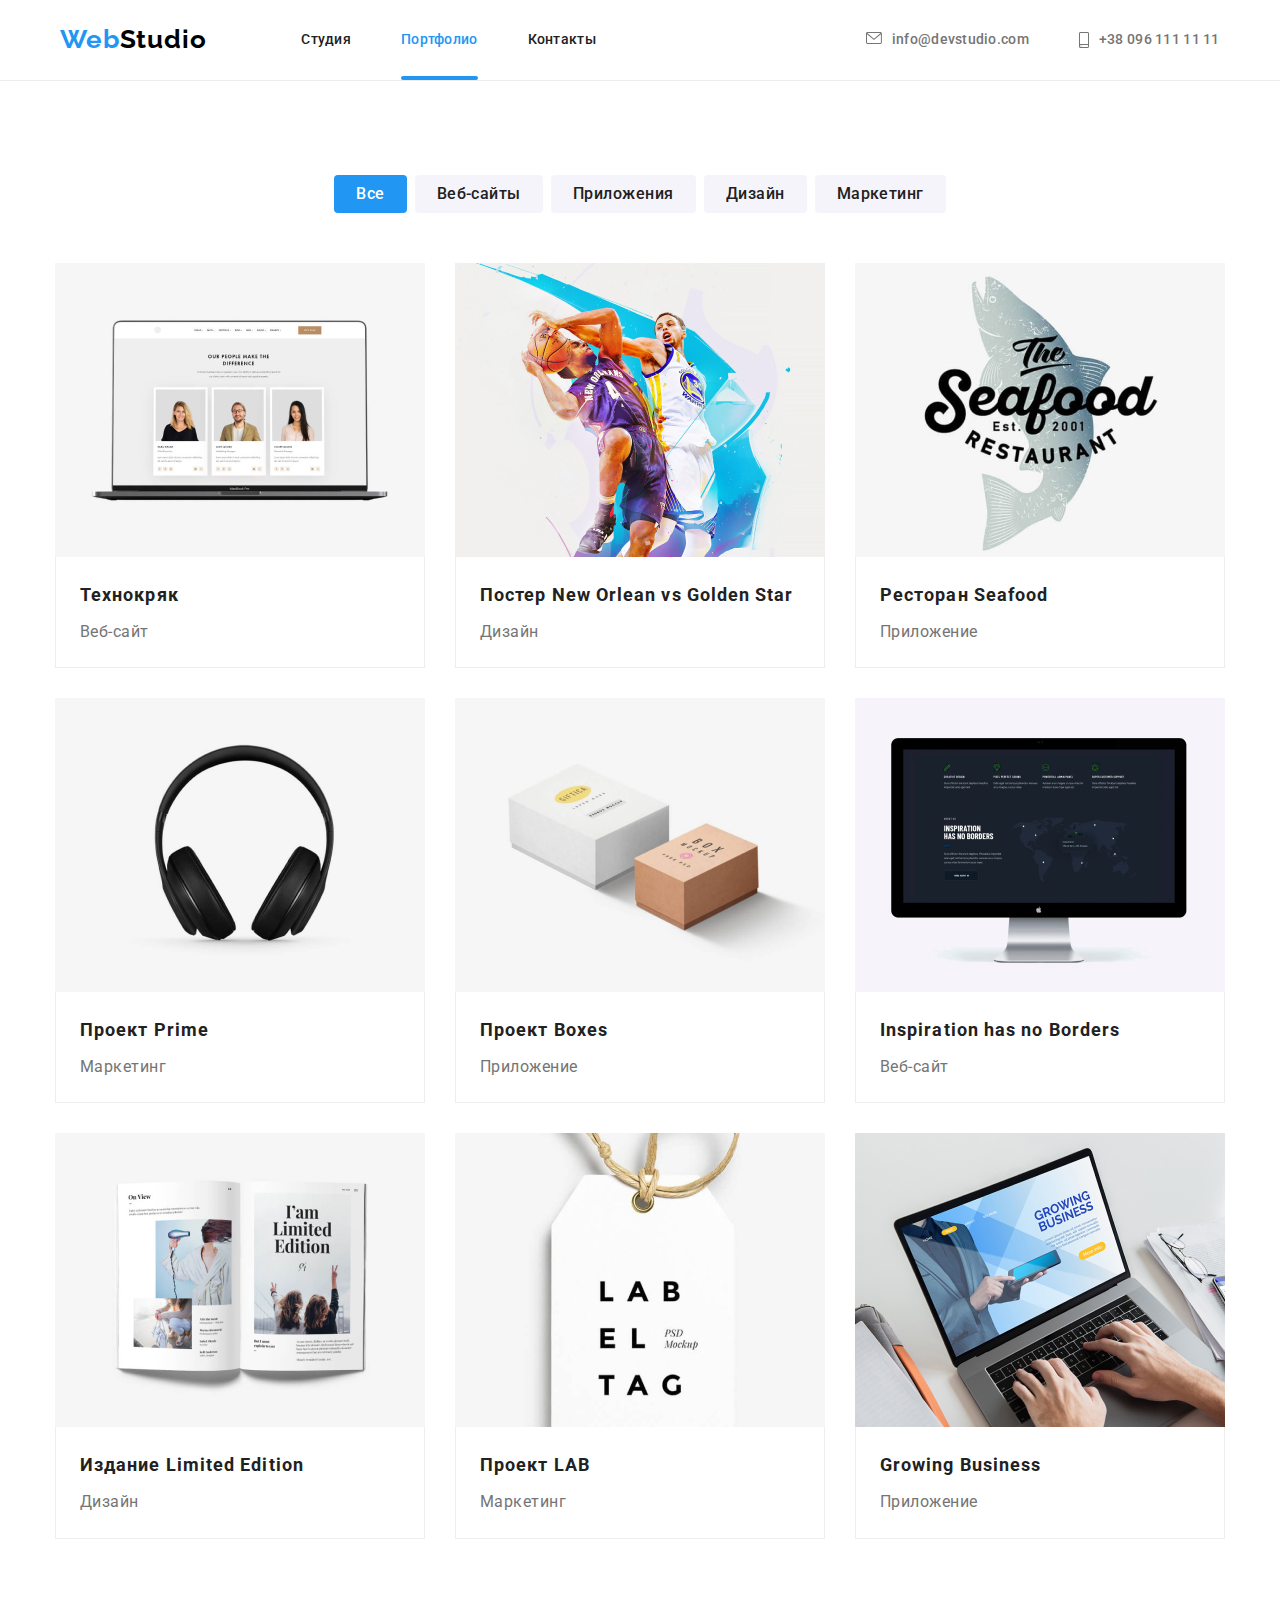
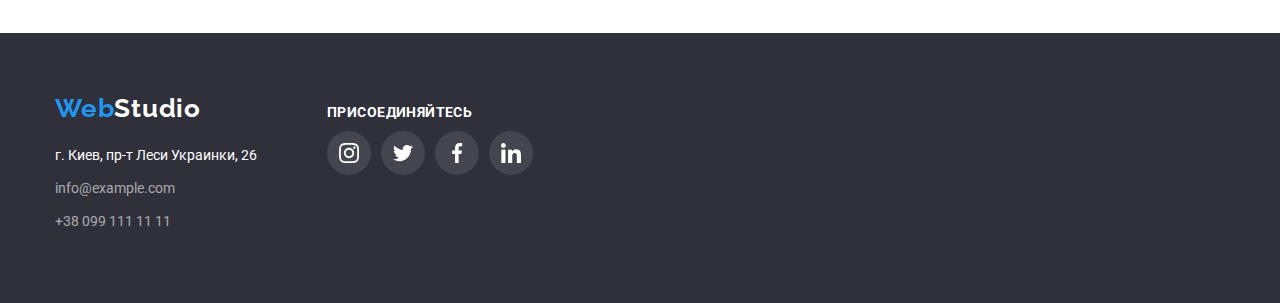
==== portfolio.html @ 852fb02d "Initial commit" ====
<!DOCTYPE html>
<html lang="ru">

<head>
  <meta charset="UTF-8" />
  <meta http-equiv="X-UA-Compatible" content="IE=edge" />
  <meta name="viewport" content="width=device-width, initial-scale=1.0" />
  <link rel="preconnect" href="https://fonts.googleapis.com">
  <link rel="preconnect" href="https://fonts.gstatic.com" crossorigin>
  <link href="https://fonts.googleapis.com/css2?family=Raleway:wght@700&family=Roboto:wght@400;500;700;900&display=swap"
    rel="stylesheet">
  <link rel="stylesheet" href="https://cdnjs.cloudflare.com/ajax/libs/modern-normalize/1.1.0/modern-normalize.css"
    integrity="sha512-Y0MM+V6ymRKN2zStTqzQ227DWhhp4Mzdo6gnlRnuaNCbc+YN/ZH0sBCLTM4M0oSy9c9VKiCvd4Jk44aCLrNS5Q=="
    crossorigin="anonymous" referrerpolicy="no-referrer" />
  <link rel="stylesheet" href="./css/styles.css" />
  <title>Портфолио WebStudio</title>
</head>

<body>
  <header class="header-section">
    <div class="container flex-container">
      <nav class="navigation">
        <a class="logo link" href="./index.html">Web<span class="logo-header">Studio</span></a>
        <ul class="nav-list list">
          <li><a class="nav-link link" href="./index.html">Студия</a></li>
          <li><a class="nav-link link current" href="./portfolio.html">Портфолио</a></li>
          <li><a class="nav-link link" href="http://google.com">Контакты</a></li>
        </ul>
      </nav>
      <ul class="contacts-list list">
        <li class="contacts-item">
          <a class="contacts-link link" href="mailto:info@devstudio.com">
            <svg>
              <use href="./image/icons/symbol-defs.svg#envelope" width="16" height="12"></use>
            </svg>
            info@devstudio.com</a>
        </li>
        <li class="contacts-item">
          <a class="contacts-link link" href="tel:+380961111111">
            <svg class="smartphone">
              <use href="./image/icons/symbol-defs.svg#smartphone" width="10" height="16"></use>
            </svg>
            +38 096 111 11 11</a>
        </li>
      </ul>
    </div>
  </header>
  <main class="portfolio">
    <section class="projects section">
      <h1 class="invisible-title">Нашы работы</h1>
      <div class="container">
        <ul class="filter-list list flex-container">
          <li class="filter-item">
            <button class="filter-button current-button" type="button">Все</button>
          </li>
          <li class="filter-item">
            <button class="filter-button" type="button">Веб-сайты</button>
          </li>
          <li class="filter-item">
            <button class="filter-button" type="button">Приложения</button>
          </li>
          <li class="filter-item">
            <button class="filter-button" type="button">Дизайн</button>
          </li>
          <li class="filter-item">
            <button class="filter-button" type="button">Маркетинг</button>
          </li>
        </ul>
        <ul class="project-list list flex-container">
          <li class="project-item">
            <a class="project-link link" href="http://google.com">
              <div class="image-container">
                <img class="projects-image" src="./image/portfolio/techno.jpg" alt="Веб-страница открыта на ноутбуке"
                  width="370" />
                <div class="overlay">
                  <p class="overlay-text">
                    Ресурс предлагает комплексные предложения с разным уровнем функционала и сервисов. Все это позволит
                    посетителю получить исчерпывающие сведения о компании или частном лице.
                  </p>
                </div>
              </div>
              <div class="project-description">
                <h2 class="project-title">Технокряк</h2>
                <p class="project-text">Веб-сайт</p>
              </div>
            </a>
          </li>
          <li class="project-item">
            <a class="link" href="http://google.com">
              <div class="image-container">
                <img class="projects-image" src="./image/portfolio/poster.jpg" alt="Баскетболисты борются за мячь"
                  width="370" />
                <div class="overlay">
                  <p class="overlay-text">
                    Ресурс предлагает комплексные предложения с разным уровнем функционала и сервисов. Все это позволит
                    посетителю получить исчерпывающие сведения о компании или частном лице.
                  </p>
                </div>
              </div>

              <div class="project-description">
                <h2 class="project-title">Постер <span lang="en">New Orlean vs Golden Star</span></h2>
                <p class="project-text">Дизайн</p>
              </div>
            </a>
          </li>
          <li class="project-item">
            <a class="link" href="http://google.com">
              <div class="image-container">
                <img class="projects-image" src="./image/portfolio/saefood.jpg" alt="Логотип с рыбой на фоне"
                  width="370" />
                <div class="overlay">
                  <p class="overlay-text">
                    Ресурс предлагает комплексные предложения с разным уровнем функционала и сервисов. Все это позволит
                    посетителю получить исчерпывающие сведения о компании или частном лице.
                  </p>
                </div>
              </div>
              <div class="project-description">
                <h2 class="project-title">Ресторан <span lang="en">Seafood</span></h2>
                <p class="project-text">Приложение</p>
              </div>
            </a>
          </li>
          <li class="project-item">
            <a class="link" href="http://google.com">
              <div class="image-container">
                <img class="projects-image" src="./image/portfolio/prime.jpg" alt="Внешние наушники" width="370" />
                <div class="overlay">
                  <p class="overlay-text">
                    Ресурс предлагает комплексные предложения с разным уровнем функционала и сервисов. Все это позволит
                    посетителю получить исчерпывающие сведения о компании или частном лице.
                  </p>
                </div>
              </div>
              <div class="project-description">
                <h2 class="project-title">Проект <span lang="en">Prime</span></h2>
                <p class="project-text">Маркетинг</p>
              </div>
            </a>
          </li>
          <li class="project-item">
            <a class="link" href="http://google.com">
              <div class="image-container">
                <img class="projects-image" src="./image/portfolio/boxes.jpg" alt="Две коробки" width="370" />
                <div class="overlay">
                  <p class="overlay-text">
                    Ресурс предлагает комплексные предложения с разным уровнем функционала и сервисов. Все это позволит
                    посетителю получить исчерпывающие сведения о компании или частном лице.
                  </p>
                </div>
              </div>
              <div class="project-description">
                <h2 class="project-title">Проект <span lang="en">Boxes</span></h2>
                <p class="project-text">Приложение</p>
              </div>
            </a>
          </li>
          <li class="project-item">
            <a class="link" href="http://google.com">
              <div class="image-container">
                <img class="projects-image" src="./image/portfolio/no_Borders.jpg" alt="Веб-страница на мониторе"
                  width="370" />
                <div class="overlay">
                  <p class="overlay-text">
                    Ресурс предлагает комплексные предложения с разным уровнем функционала и сервисов. Все это позволит
                    посетителю получить исчерпывающие сведения о компании или частном лице.
                  </p>
                </div>
              </div>
              <div class="project-description">
                <h2 class="project-title"><span lang="en">Inspiration has no Borders</span></h2>
                <p class="project-text">Веб-сайт</p>
              </div>
            </a>
          </li>
          <li class="project-item">
            <a class="link" href="http://google.com">
              <div class="image-container">
                <img class="projects-image" src="./image/portfolio/Limited_Edition.jpg" alt="Открытая книга"
                  width="370" />
                <div class="overlay">
                  <p class="overlay-text">
                    Ресурс предлагает комплексные предложения с разным уровнем функционала и сервисов. Все это позволит
                    посетителю получить исчерпывающие сведения о компании или частном лице.
                  </p>
                </div>
              </div>
              <div class="project-description">
                <h2 class="project-title">Издание <span lang="en">Limited Edition</span></h2>
                <p class="project-text">Дизайн</p>
              </div>
            </a>
          </li>
          <li class="project-item">
            <a class="link" href="http://google.com">
              <div class="image-container">
                <img class="projects-image" src="./image/portfolio/LAB.jpg" alt="Бирка" width="370" />
                <div class="overlay">
                  <p class="overlay-text">
                    Ресурс предлагает комплексные предложения с разным уровнем функционала и сервисов. Все это позволит
                    посетителю получить исчерпывающие сведения о компании или частном лице.
                  </p>
                </div>
              </div>
              <div class="project-description">
                <h2 class="project-title">Проект <span lang="en">LAB</span></h2>
                <p class="project-text">Маркетинг</p>
              </div>
            </a>
          </li>
          <li class="project-item">
            <a class="link" href="http://google.com">
              <div class="image-container">
                <img class="projects-image" src="./image/portfolio/GB.jpg" alt="Мужчина работает на ноутбуке"
                  width="370" />
                <div class="overlay">
                  <p class="overlay-text">
                    Ресурс предлагает комплексные предложения с разным уровнем функционала и сервисов. Все это позволит
                    посетителю получить исчерпывающие сведения о компании или частном лице.
                  </p>
                </div>
              </div>
              <div class="project-description">
                <h2 class="project-title"><span lang="en">Growing Business</span></h2>
                <p class="project-text">Приложение</p>
              </div>
            </a>
          </li>
        </ul>
      </div>
    </section>
  </main>
  <footer class="footer">
    <div class="container footer-container flex-container">
      <div class="logo-adress">
        <a class="logo link" href="./index.html">Web<span class="logo-footer">Studio</span></a>
        <address class="adress">
          <ul class="adress-list list">
            <li class="adress-item link">г. Киев, пр-т Леси Украинки, 26</li>
            <li class="adress-item"><a class="adress-link link" href="mailto:info@example.com">info@example.com</a></li>
            <li class="adress-item"><a class="adress-link link" href="tel:+380991111111">+38 099 111 11 11</a></li>
          </ul>
        </address>
      </div>
      <div class="subscribe">
        <h2 class="subscribe-title">Присоединяйтесь</h2>
        <ul class="subscribe-list list flex-container">
          <li class="subscribe-item">
            <a href="" class="subscribe-link">
              <svg>
                <use href="./image/icons/symbol-defs.svg#instagram" width="20" height="20"></use>
              </svg>
            </a>
          </li>
          <li class="subscribe-item">
            <a href="" class="subscribe-link link">
              <svg>
                <use href="./image/icons/symbol-defs.svg#twitter" width="20" height="20"></use>
              </svg>
            </a>
          </li>
          <li class="subscribe-item">
            <a href="" class="subscribe-link">
              <svg>
                <use href="./image/icons/symbol-defs.svg#facebook" width="20" height="20"></use>
              </svg>
            </a>
          </li>
          <li class="subscribe-item">
            <a href="" class="subscribe-link">
              <svg>
                <use href="./image/icons/symbol-defs.svg#linkedin" width="20" height="20"></use>
              </svg>
            </a>
          </li>
        </ul>
      </div>
    </div>
  </footer>
</body>

</html>
---- css/styles.css ----
:root {
    --header-line-color: #ECECEC;
    --title-color: #212121;
    --text-color: #757575;
    --accent-color: #2196F3;
    --button-hover-coolor: #188CE8;
    --background-color: #F5F4FA;
    --project-border-color: #EEEEEE;
    --footer-background-color: #2F303A;
    --icon-fill: #AFB1B8;
    --white: #ffffff;
}

body {
    font-family: 'Roboto', sans-serif;
    color: var(--text-color);
    font-size: 14px;
}

/* Обнуляючі стилі */

.list {
    list-style: none;
}

.link {
    text-decoration: none;
    font-style: normal;
}

h1,
h2,
h3,
ul,
p {
    margin: 0;
    padding: 0;
}

img {
    display: block;
}

/*! Стилі хедера*/

.container {
    width: 100%;
    max-width: 1200px;
    margin: 0 auto;
    padding-right: 15px;
    padding-left: 15px;
}

.flex-container {
    display: flex;
    justify-content: center;
    flex-wrap: wrap;
}

.section {
    padding-top: 94px;
    padding-bottom: 94px;
}

.header-section {
    border-bottom: 1px solid var(--header-line-color);
}

.navigation {
    display: flex;
    align-items: center;
    margin-right: 270px;
}

.logo {
    display: block;
    margin-right: 95px;

    font-family: 'Raleway', sans-serif;
    font-weight: 700;
    font-size: 26px;
    line-height: 1.2;
    letter-spacing: 0.03em;
    color: var(--accent-color);
}

.logo-header {
    color: #000;
}

.nav-list {
    display: flex;

    padding-left: 0;
    margin-top: 0;
    margin-bottom: 0;


    color: var(--text-color);
}

.nav-list :not(:last-child) {
    margin-right: 50px;
}

.nav-link {
    position: relative;
    display: block;
    padding-top: 32px;
    padding-bottom: 32px;
    font-weight: 500;
    line-height: 1.14;
    letter-spacing: 0.02em;

    color: var(--title-color);

    transition-property: color;
    transition-duration: 250ms;
    transition-timing-function: cubic-bezier(0.4, 0, 0.2, 1);
}

.nav-link.current::after {
    position: absolute;
    bottom: 0;
    left: 0;

    content: '';
    display: block;
    width: 100%;
    height: 4px;
    border-radius: 2px;
    background-color: var(--accent-color);
}

.nav-link:hover,
.nav-link:focus {
    color: var(--accent-color);
}

.current {
    color: var(--accent-color);
}

.contacts-list {
    display: flex;
    /* margin-left: auto; */

    padding-left: 0;
    margin: 0;

}

.contacts-list :not(:last-child) {
    margin-right: 50px;
}

.contacts-link {
    display: flex;
    padding-top: 32px;
    padding-bottom: 32px;

    font-weight: 500;
    line-height: 1.14;
    letter-spacing: 0.02em;

    color: var(--text-color);

    transition-property: color;
    transition-duration: 250ms;
    transition-timing-function: cubic-bezier(0.4, 0, 0.2, 1);
}

.contacts-link:hover,
.contacts-link:focus {
    color: var(--accent-color);
}

.contacts-link svg {
    margin-right: 10px;
    width: 16px;
    height: 12px;
    fill: currentColor;
    align-items: center;
}

.contacts-link .smartphone {
    width: 10px;
    height: 16px;
}

.contacts-link::before {
    content: '';
    background-image: url(href="./image/icons/symbol-defs.svg#envelope");
}

/*! Стилі головної сторінки */

.hero {
    padding-top: 200px;
    padding-right: 15px;
    padding-bottom: 200px;
    padding-left: 15px;
    background-color: #C4C4C4;
    background-image: linear-gradient(rgba(47, 48, 58, 0.4), rgba(47, 48, 58, 0.4)), url('../image/background/hero-background.jpg');
    background-size: 1600px;
    background-position: center;
    background-repeat: no-repeat;
}

.page-title {
    margin-bottom: 30px;

    font-weight: 900;
    font-size: 44px;
    line-height: 1.36;
    text-align: center;
    letter-spacing: 0.06em;
    text-transform: uppercase;

    color: var(--white);
}

.button {
    display: block;
    margin: 0 auto;
    padding: 10px 32px;

    font-family: inherit;
    font-weight: 700;
    font-size: 16px;
    line-height: 1.9;
    text-align: center;
    letter-spacing: 0.06em;
    cursor: pointer;

    color: var(--white);
    background-color: var(--accent-color);

    box-shadow: 0px 4px 4px rgba(0, 0, 0, 0.15);
    border-radius: 4px;
    border: 0;

    transition-property: background-color;
    transition-duration: 250ms;
    transition-timing-function: cubic-bezier(0.4, 0, 0.2, 1);
}

.button:hover,
.button:focus {
    background-color: var(--button-hover-coolor);
}

.backdrop {
    position: fixed;
    top: 0;
    left: 0;
    width: 100%;
    height: 100%;
    background-color: rgba(0, 0, 0, 0.2);

    opacity: 1;
    transition: opacity 250ms cubic-bezier(0.4, 0, 0.2, 1);
}

.backdrop.is-hidden {
    opacity: 0;
    visibility: hidden;
    pointer-events: none;
}

.backdrop.is-hidden .modal{
    transform: translate(-50%, -50%) scale(0.7);
    opacity: 0.4;
}

.modal {
    position: absolute;
    top: 50%;
    left: 50%;

    width: 530px;
    height: 580px;
    box-shadow: 0px 1px 3px rgba(0, 0, 0, 0.12), 0px 1px 1px rgba(0, 0, 0, 0.14), 0px 2px 1px rgba(0, 0, 0, 0.2);
    border-radius: 4px;
    background-color: var(--white);

    opacity: 1;
    transform: translate(-50%, -50%) scale(1);
    transition: transform 250ms cubic-bezier(0.4, 0, 0.2, 1);
}

.modal-button {
    position: absolute;
    top: 8px;
    right: 8px;
    width: 30px;
    height: 30px;
    border: 1px solid rgba(0, 0, 0, 0.1);
    border-radius: 50%;

    padding: 0;
    display: flex;
    align-items: center;
    justify-content: center;
    background-color: var(--white);

    cursor: pointer;
}

.modal-button svg {
    width: 18px;
    height: 18px;
}

.preference {
    padding-bottom: 0;
}

.invisible-title {
    display: none;
}

.preference-item:not(:last-child) {
    margin-right: 30px;
}

.preference-item {
    display: block;
    width: 270px;
}

.prefrence-icon {
    display: flex;
    align-items: center;
    justify-content: center;
    height: 120px;
    margin-bottom: 30px;
    border-radius: 4px;
    background-color: var(--background-color);
}

.prefrence-icon svg {
    width: 70px;
    height: 70px;
}

.prefrence-icon use {}

.preference-title {
    margin-bottom: 10px;

    font-weight: 700;
    font-size: inherit;
    line-height: 1.14;
    letter-spacing: 0.03em;
    text-transform: uppercase;

    color: var(--title-color);
}

.prefrence-text {
    font-weight: 400;
    line-height: 1.7;
    letter-spacing: 0.03em;
}

.title {
    margin-bottom: 50px;

    font-weight: 700;
    font-size: 36px;
    line-height: 1.36;
    text-align: center;
    letter-spacing: 0.03em;

    color: var(--title-color);
}

.our-work-list>li:not(:last-child) {
    margin-right: 30px;
}

.image-container {
    position: relative;
    overflow: hidden;
    pointer-events: none;
}

.work-description {
    position: absolute;
    bottom: 0;
    left: 0;
    width: 100%;

    padding: 27px 0;
    font-weight: 700;
    font-size: 1.14;
    line-height: 16px;
    text-align: center;
    letter-spacing: 0.03em;
    text-transform: uppercase;
    color: var(--white);
    background-color: rgba(47, 48, 58, 0.8);

}

.team {
    background-color: var(--background-color);
}

.team-item {
    background-color: var(--white);
    box-shadow: 0px 1px 3px rgba(0, 0, 0, 0.12), 0px 1px 1px rgba(0, 0, 0, 0.14), 0px 2px 1px rgba(0, 0, 0, 0.2);
    border-radius: 0px 0px 4px 4px;
}

.team-item:not(:last-child) {
    margin-right: 30px;
}

.employee-description {
    padding-top: 30px;
    padding-bottom: 30px;
}


.subtitle {
    margin-bottom: 10px;

    font-weight: 500;
    font-size: 16px;
    line-height: 1.2;
    text-align: center;
    letter-spacing: 0.03em;

    color: var(--title-color);
}

.team-text {
    margin-bottom: 15px;
    font-size: 16px;
    line-height: 1.2;
    text-align: center;
    letter-spacing: 0.03em;
}

.social-link {
    display: flex;
    align-items: center;
    justify-content: center;
    width: 44px;
    height: 44px;
    border-radius: 50%;
    color: var(--icon-fill);

    transition-property: color, background-color;
    transition-duration: 250ms;
    transition-timing-function: cubic-bezier(0.4, 0, 0.2, 1);
}

.social-item:not(:last-child) {
    margin-right: 10px;
}

.social-link:hover,
.social-link:focus {
    color: var(--white);
    background-color: var(--accent-color);
}

.social-link svg {
    width: 20px;
    height: 20px;
    fill: currentColor;
}

.clients-item {
    display: flex;
    align-items: center;
    justify-content: center;
    width: 170px;
    height: 90px;
    border: 1px solid #AFB1B8;
    border-radius: 4px;

    color: var(--icon-fill);

    transition-property: color, background-color, color;
    transition-duration: 250ms;
    transition-timing-function: cubic-bezier(0.4, 0, 0.2, 1);
}

.clients-item:not(:last-child) {
    margin-right: 30px;
}

.clients-item:hover,
.clients-item:focus {
    color: var(--accent-color);
    border-color: var(--accent-color);
    cursor: pointer;
}

.clients-item svg {
    width: 105px;
    height: 60px;
    fill: currentColor;
}

/*! Стилі футера */

.footer {
    background-color: var(--footer-background-color);
}

.footer-container {
    padding-top: 60px;
    padding-bottom: 60px;
    justify-content: start;
    align-items: baseline;
}

.logo-adress {
    margin-right: 70px;
}

.footer a.logo {
    display: block;
    margin-bottom: 20px;
}

.logo-footer {
    font-family: 'Raleway', sans-serif;
    font-weight: 700;
    font-size: 26px;
    line-height: 1.2;
    letter-spacing: 0.03em;
    color: var(--white);
}

.footer .logo {
    margin-right: 0;
}

.adress-item {
    margin-bottom: 9px;

    font-weight: 400;
    line-height: 1.71;
    color: var(--white);
}

.adress-link {
    color: rgba(255, 255, 255, 0.6);

    transition-property: color;
    transition-duration: 250ms;
    transition-timing-function: cubic-bezier(0.4, 0, 0.2, 1);
}

.adress-link:hover {
    color: var(--accent-color);
}

.subscribe {}

.subscribe-title {
    margin-bottom: 10px;
    font-weight: 700;
    font-size: 14px;
    line-height: 1.14;
    letter-spacing: 0.03em;
    text-transform: uppercase;
    color: var(--white);
}

.subscribe-list {}

.subscribe-item:not(:last-child) {
    margin-right: 10px;
}

.subscribe-link {
    display: flex;
    align-items: center;
    justify-content: center;
    width: 44px;
    height: 44px;
    border-radius: 50%;
    background-color: rgba(255, 255, 255, .1);
    color: var(--white);

    transition-property: background-color;
    transition-duration: 250ms;
    transition-timing-function: cubic-bezier(0.4, 0, 0.2, 1);
}

.subscribe-link:hover,
.subscribe-link:focus {
    background-color: var(--accent-color);
}

.subscribe-link svg {
    width: 20px;
    height: 20px;
    fill: currentColor;
}

/*! Стилі сторінки Portfolio */
.filter-list {
    margin-bottom: 50px;
}

.filter-item:not(:last-child) {
    margin-right: 8px;
}

.filter-button {
    padding: 6px 22px;

    font-family: inherit;
    font-weight: 500;
    font-size: 16px;
    line-height: 1.6;
    text-align: center;
    letter-spacing: 0.03em;
    cursor: pointer;

    color: var(--title-color);
    background-color: var(--background-color);

    border-radius: 4px;
    border: 0;

    transition-property: background-color, color;
    transition-duration: 250ms;
    transition-timing-function: cubic-bezier(0.4, 0, 0.2, 1);
}

.current-button {
    background-color: var(--accent-color);
    color: var(--white);
}

.filter-button:hover,
.filter-button:focus {
    background-color: var(--accent-color);
    color: var(--white);
}

.project-item {
    margin-right: 30px;
    margin-bottom: 30px;

    transition-property: box-shadow;
    transition-duration: 250ms;
    transition-timing-function: cubic-bezier(0.4, 0, 0.2, 1);
}

.project-item:nth-child(3n) {
    margin-right: 0;
}

.project-item:nth-last-child(-n+3) {
    margin-bottom: 0;
}

.project-item:hover,
.project-item:focus {
    box-shadow: 0px 1px 1px rgba(0, 0, 0, 0.12), 0px 4px 4px rgba(0, 0, 0, 0.06), 1px 4px 6px rgba(0, 0, 0, 0.16);
}

.overlay {
    position: absolute;
    width: 100%;
    height: 100%;
    top: 295px;
    left: 0;


    padding-left: 25px;
    padding-right: 25px;
    padding-top: 60px;
    background-color: rgba(33, 150, 243, 0.9);

    transition-property: transform;
    transition-duration: 250ms;
    transition-timing-function: cubic-bezier(0.4, 0, 0.2, 1);
}

.overlay-text {
    font-weight: 400;
    font-size: 18px;
    line-height: 1.55;
    letter-spacing: 0.03em;
    color: var(--white);
}

.project-item:hover .overlay {
    transform: translatey(-295px);
}

.project-description {
    padding: 20px 24px;
    border: 1px solid var(--project-border-color);
    border-top: 0;
}

.project-title {
    margin-bottom: 4px;

    font-weight: 700;
    font-size: 18px;
    line-height: 2;
    letter-spacing: 0.06em;

    color: var(--title-color);
}

.project-text {
    font-size: 16px;
    line-height: 1.9;
    letter-spacing: 0.03em;

    color: var(--text-color);
}
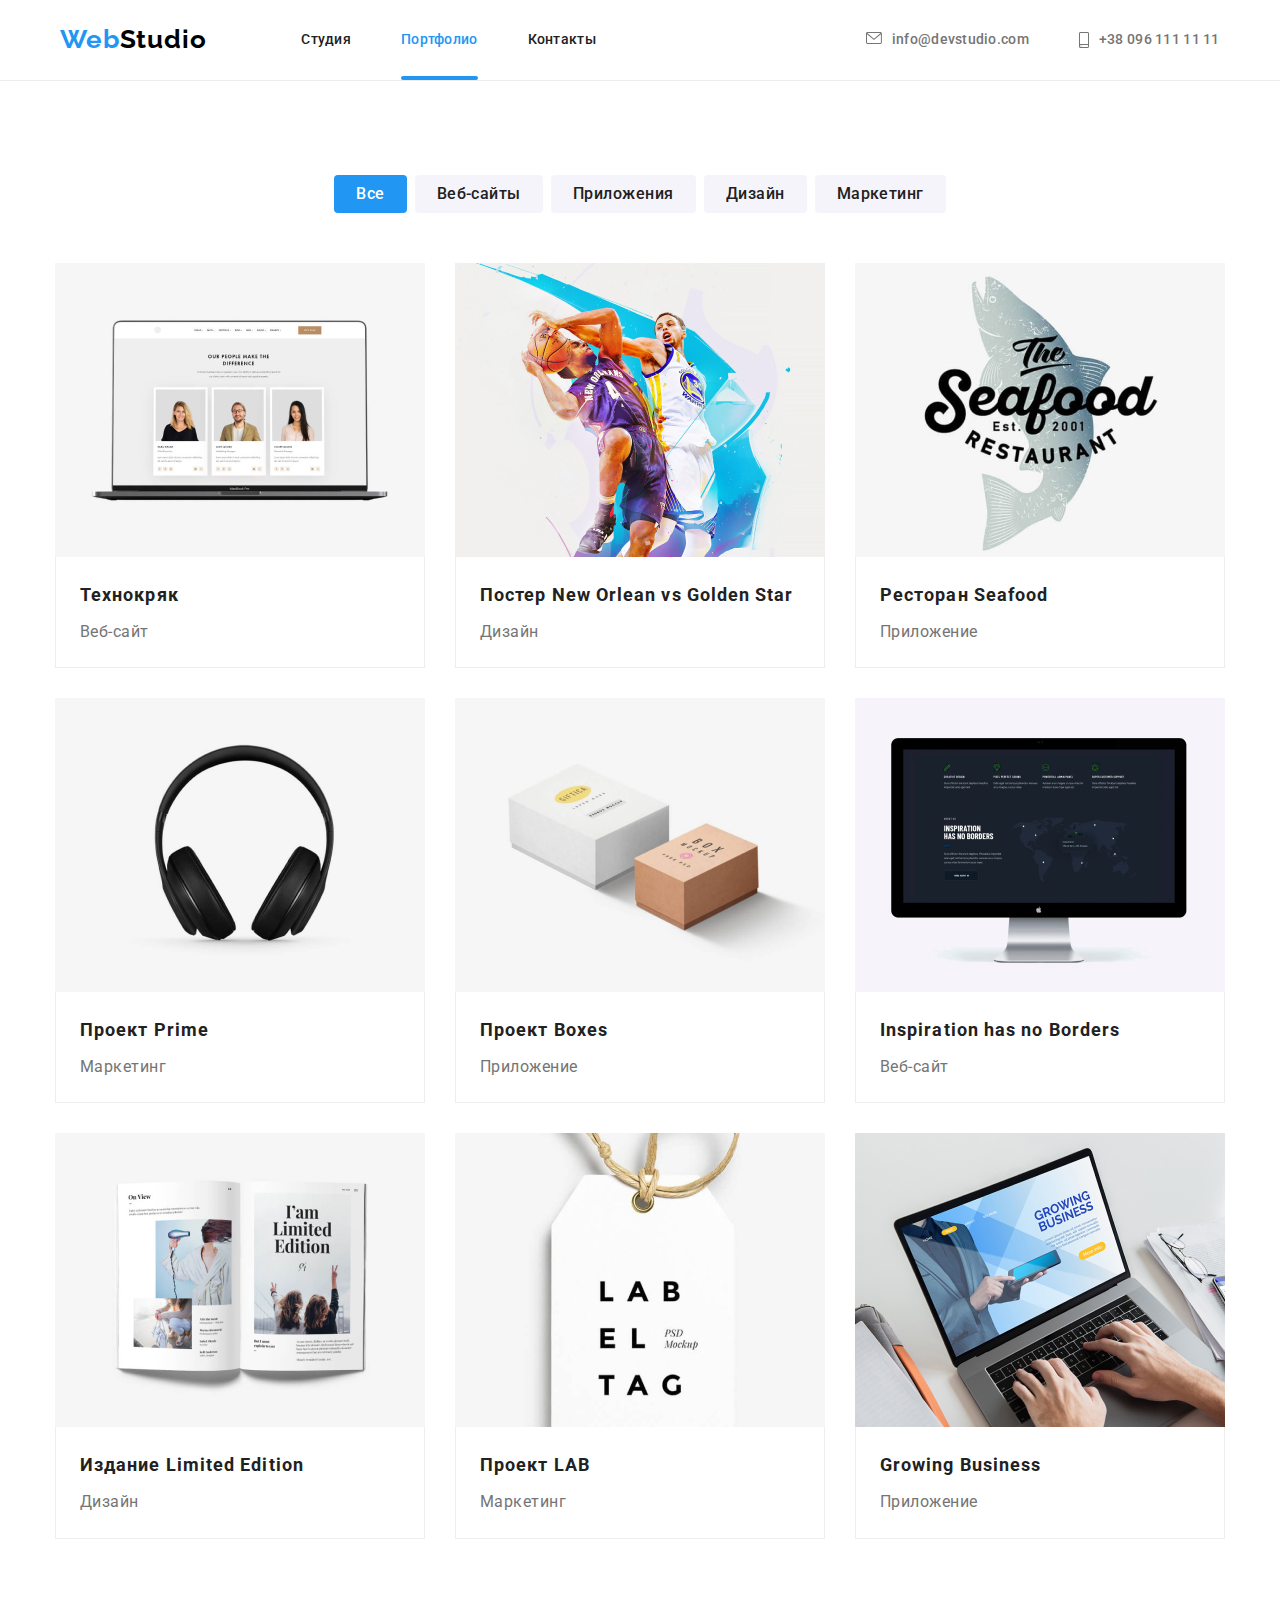
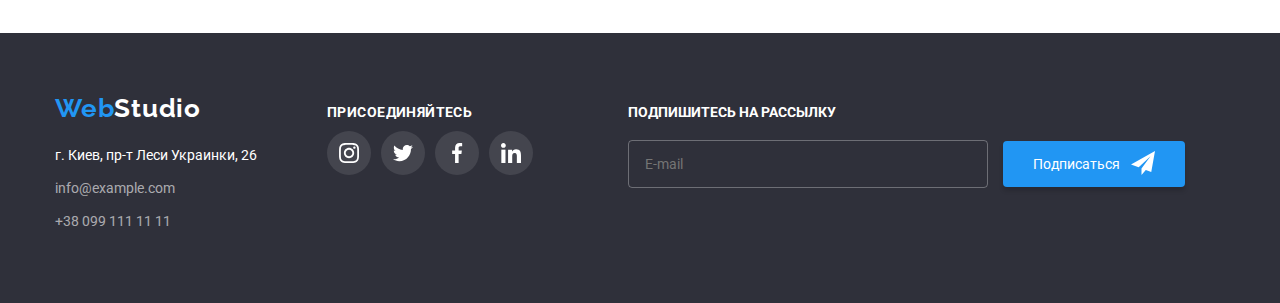
==== commit 93156f75: "Update portfolio.html" ====
--- a/portfolio.html
+++ b/portfolio.html
@@ -276,6 +276,18 @@
           </li>
         </ul>
       </div>
+      <form>
+        <div class="suscribe-form">
+          <label class="suscribe-label" for="email"><b>Подпишитесь на рассылку</b></label>
+          <input class="subscribe-mail" type="email" name="user-email" id="email" placeholder="E-mail">
+          <button class="submit-button" type="submit">
+            Подписаться
+            <svg>
+              <use href="./image/icons/symbol-defs.svg#send" width="24" height="24"></use>
+            </svg>
+          </button>
+        </div>
+      </form>
     </div>
   </footer>
 </body>
--- a/css/styles.css
+++ b/css/styles.css
@@ -268,7 +268,7 @@
     pointer-events: none;
 }
 
-.backdrop.is-hidden .modal{
+.backdrop.is-hidden .modal {
     transform: translate(-50%, -50%) scale(0.7);
     opacity: 0.4;
 }
@@ -277,9 +277,7 @@
     position: absolute;
     top: 50%;
     left: 50%;
-
     width: 530px;
-    height: 580px;
     box-shadow: 0px 1px 3px rgba(0, 0, 0, 0.12), 0px 1px 1px rgba(0, 0, 0, 0.14), 0px 2px 1px rgba(0, 0, 0, 0.2);
     border-radius: 4px;
     background-color: var(--white);
@@ -310,6 +308,89 @@
 .modal-button svg {
     width: 18px;
     height: 18px;
+    transition: fill 250ms cubic-bezier(0.4, 0, 0.2, 1);
+}
+
+.modal-button:hover,
+.modal-button:focus svg {
+    fill: var(--accent-color);
+}
+
+.modal-form {
+    padding: 40px;
+}
+
+.modal-form b {
+    display: flex;
+    justify-content: center;
+    margin-bottom: 12px;
+    color: var(--title-color);
+    font-weight: 700;
+    font-size: 20px;
+    line-height: 1.15;
+    text-align: center;
+    letter-spacing: 0.03em;
+}
+
+.form-field {
+    display: flex;
+    flex-direction: column;
+    margin-bottom: 10px;
+}
+
+.form-field input {
+    padding: 12px 12px 12px 83px;
+    border: 1px solid rgba(33, 33, 33, 0.2);
+    border-radius: 4px;
+    cursor: pointer;
+}
+
+.form-field input {
+    border-color: var(--accent-color);
+}
+
+.form-comments {
+    padding: 12px 16px;
+    margin-bottom: 20px;
+    width: 100%;
+    border: 1px solid rgba(33, 33, 33, 0.2);
+    border-radius: 4px;
+    cursor: pointer;
+    resize: none;
+}
+
+.form-comments::placeholder {
+    color: rgba(117, 117, 117, 0.5);
+}
+
+.accept-checkbox {
+    margin-bottom: 30px;
+}
+
+.accept-checkbox-link {
+    color: var(--accent-color);
+}
+
+.modal-form-butoon {
+    margin-left: auto;
+    margin-right: auto;
+    padding: 10px 55px;
+    display: flex;
+    box-shadow: 0px 4px 4px rgba(0, 0, 0, 0.15);
+    border: none;
+    border-radius: 4px;
+    font-weight: 700;
+    font-size: 16px;
+    line-height: 1.87;
+    letter-spacing: 0.06em;
+    background-color: var(--accent-color);
+    color: var(--white);
+}
+
+.modal-form-butoon:hover,
+.modal-form-butoon:focus {
+    background-color: var(--button-hover-coolor);
+    cursor: pointer;
 }
 
 .preference {
@@ -562,7 +643,9 @@
     color: var(--accent-color);
 }
 
-.subscribe {}
+.subscribe {
+    margin-right: 95px;
+}
 
 .subscribe-title {
     margin-bottom: 10px;
@@ -606,6 +689,50 @@
     fill: currentColor;
 }
 
+.subscribe-form {
+    display: flex;
+    flex-direction: row;
+    align-items: baseline;
+}
+
+.suscribe-label {
+    margin-bottom: 20px;
+    display: flex;
+    flex-direction: column;
+    text-transform: uppercase;
+    color: var(--white);
+}
+
+.subscribe-mail {
+    margin-right: 12px;
+    width: 360px;
+    padding: 15px 16px;
+    border: 1px solid rgba(255, 255, 255, 0.3);
+    border-radius: 4px;
+    background-color: inherit;
+}
+
+.submit-button {
+    position: relative;
+    padding: 15px 65px 15px 30px;
+    /* display: flex; */
+    align-items: center;
+    box-shadow: 0px 4px 4px rgba(0, 0, 0, 0.15);
+    border-radius: 4px;
+    border: none;
+    background-color: var(--accent-color);
+    color: var(--white);
+}
+
+.submit-button svg {
+    position: absolute;
+    top: 10px;
+    right: 30px;
+    width: 24px;
+    height: 24px;
+    fill: var(--white);
+}
+
 /*! Стилі сторінки Portfolio */
 .filter-list {
     margin-bottom: 50px;
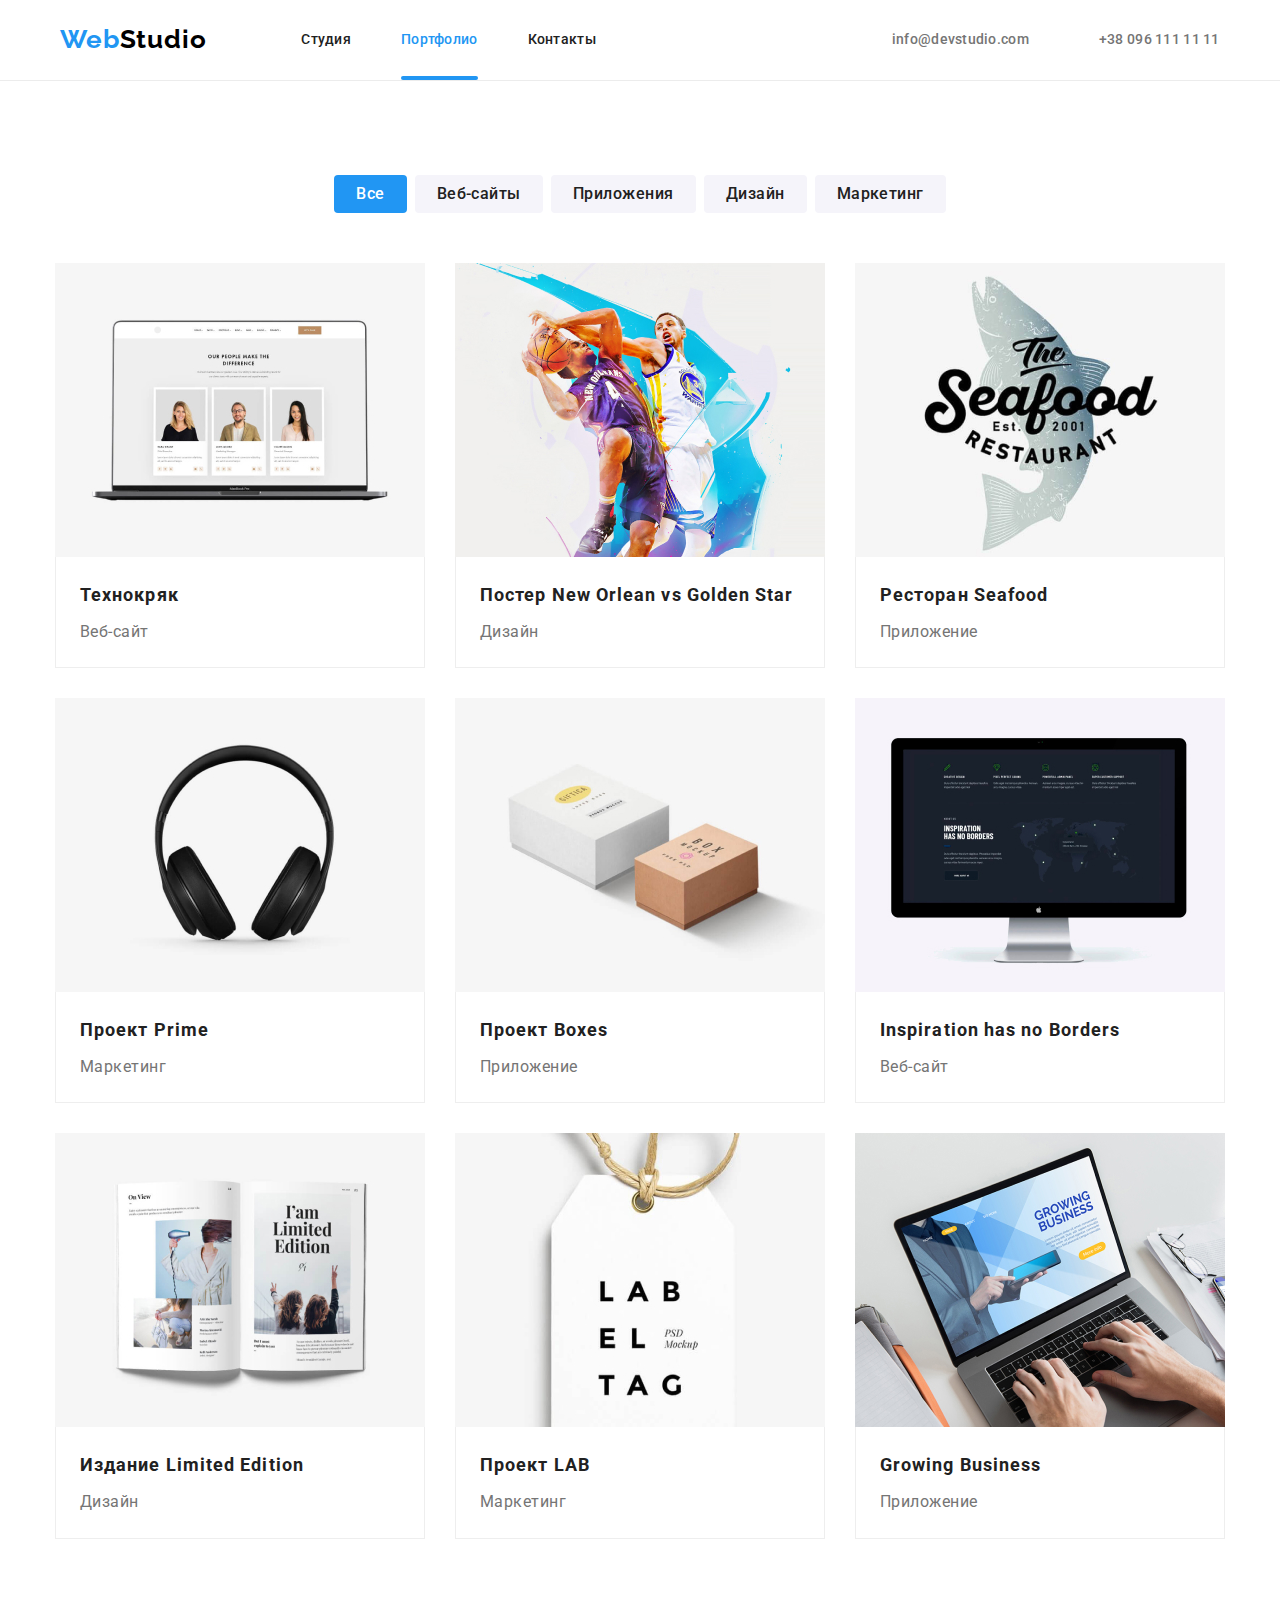
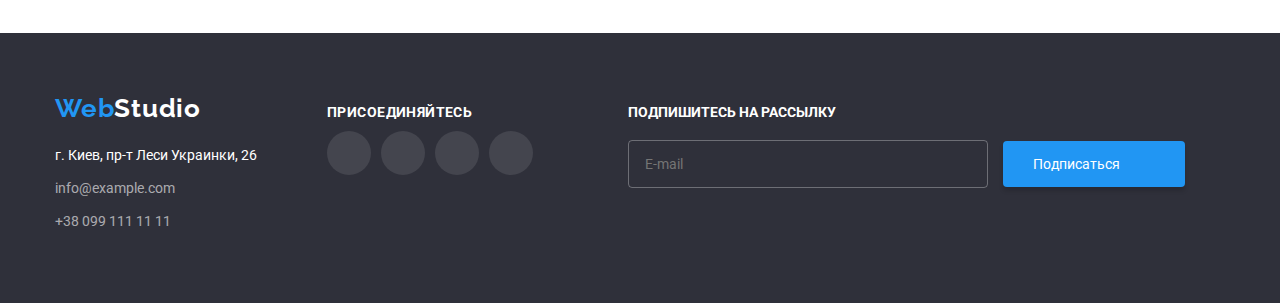
==== commit 8b426f42: "Update portfolio.html" ====
--- a/portfolio.html
+++ b/portfolio.html
@@ -31,14 +31,14 @@
         <li class="contacts-item">
           <a class="contacts-link link" href="mailto:info@devstudio.com">
             <svg>
-              <use href="./image/icons/symbol-defs.svg#envelope" width="16" height="12"></use>
+              <use href="./image/icons/icons.svg#envelope" width="16" height="12"></use>
             </svg>
             info@devstudio.com</a>
         </li>
         <li class="contacts-item">
           <a class="contacts-link link" href="tel:+380961111111">
             <svg class="smartphone">
-              <use href="./image/icons/symbol-defs.svg#smartphone" width="10" height="16"></use>
+              <use href="./image/icons/icons.svg#smartphone" width="10" height="16"></use>
             </svg>
             +38 096 111 11 11</a>
         </li>
@@ -249,44 +249,46 @@
           <li class="subscribe-item">
             <a href="" class="subscribe-link">
               <svg>
-                <use href="./image/icons/symbol-defs.svg#instagram" width="20" height="20"></use>
+                <use href="./image/icons/icons.svg#instagram" width="20" height="20"></use>
               </svg>
             </a>
           </li>
           <li class="subscribe-item">
             <a href="" class="subscribe-link link">
               <svg>
-                <use href="./image/icons/symbol-defs.svg#twitter" width="20" height="20"></use>
+                <use href="./image/icons/icons.svg#twitter" width="20" height="20"></use>
               </svg>
             </a>
           </li>
           <li class="subscribe-item">
             <a href="" class="subscribe-link">
               <svg>
-                <use href="./image/icons/symbol-defs.svg#facebook" width="20" height="20"></use>
+                <use href="./image/icons/icons.svg#facebook" width="20" height="20"></use>
               </svg>
             </a>
           </li>
           <li class="subscribe-item">
             <a href="" class="subscribe-link">
               <svg>
-                <use href="./image/icons/symbol-defs.svg#linkedin" width="20" height="20"></use>
+                <use href="./image/icons/icons.svg#linkedin" width="20" height="20"></use>
               </svg>
             </a>
           </li>
         </ul>
       </div>
       <form>
-        <div class="suscribe-form">
-          <label class="suscribe-label" for="email"><b>Подпишитесь на рассылку</b></label>
-          <input class="subscribe-mail" type="email" name="user-email" id="email" placeholder="E-mail">
-          <button class="submit-button" type="submit">
-            Подписаться
-            <svg>
-              <use href="./image/icons/symbol-defs.svg#send" width="24" height="24"></use>
-            </svg>
-          </button>
-        </div>
+        <label class="suscribe-field">
+          <b class="suscribe-label">Подпишитесь на рассылку</b>
+          <div class="suscribe-form">
+            <input class="subscribe-mail" type="email" name="user-email" placeholder="E-mail">
+            <button class="submit-button" type="submit">
+              Подписаться
+              <svg>
+                <use href="./image/icons/icons.svg#send" width="24" height="24"></use>
+              </svg>
+            </button>
+          </div>
+        </label>
       </form>
     </div>
   </footer>
--- a/css/styles.css
+++ b/css/styles.css
@@ -345,7 +345,7 @@
     cursor: pointer;
 }
 
-.form-field input {
+.form-field input:hover {
     border-color: var(--accent-color);
 }
 
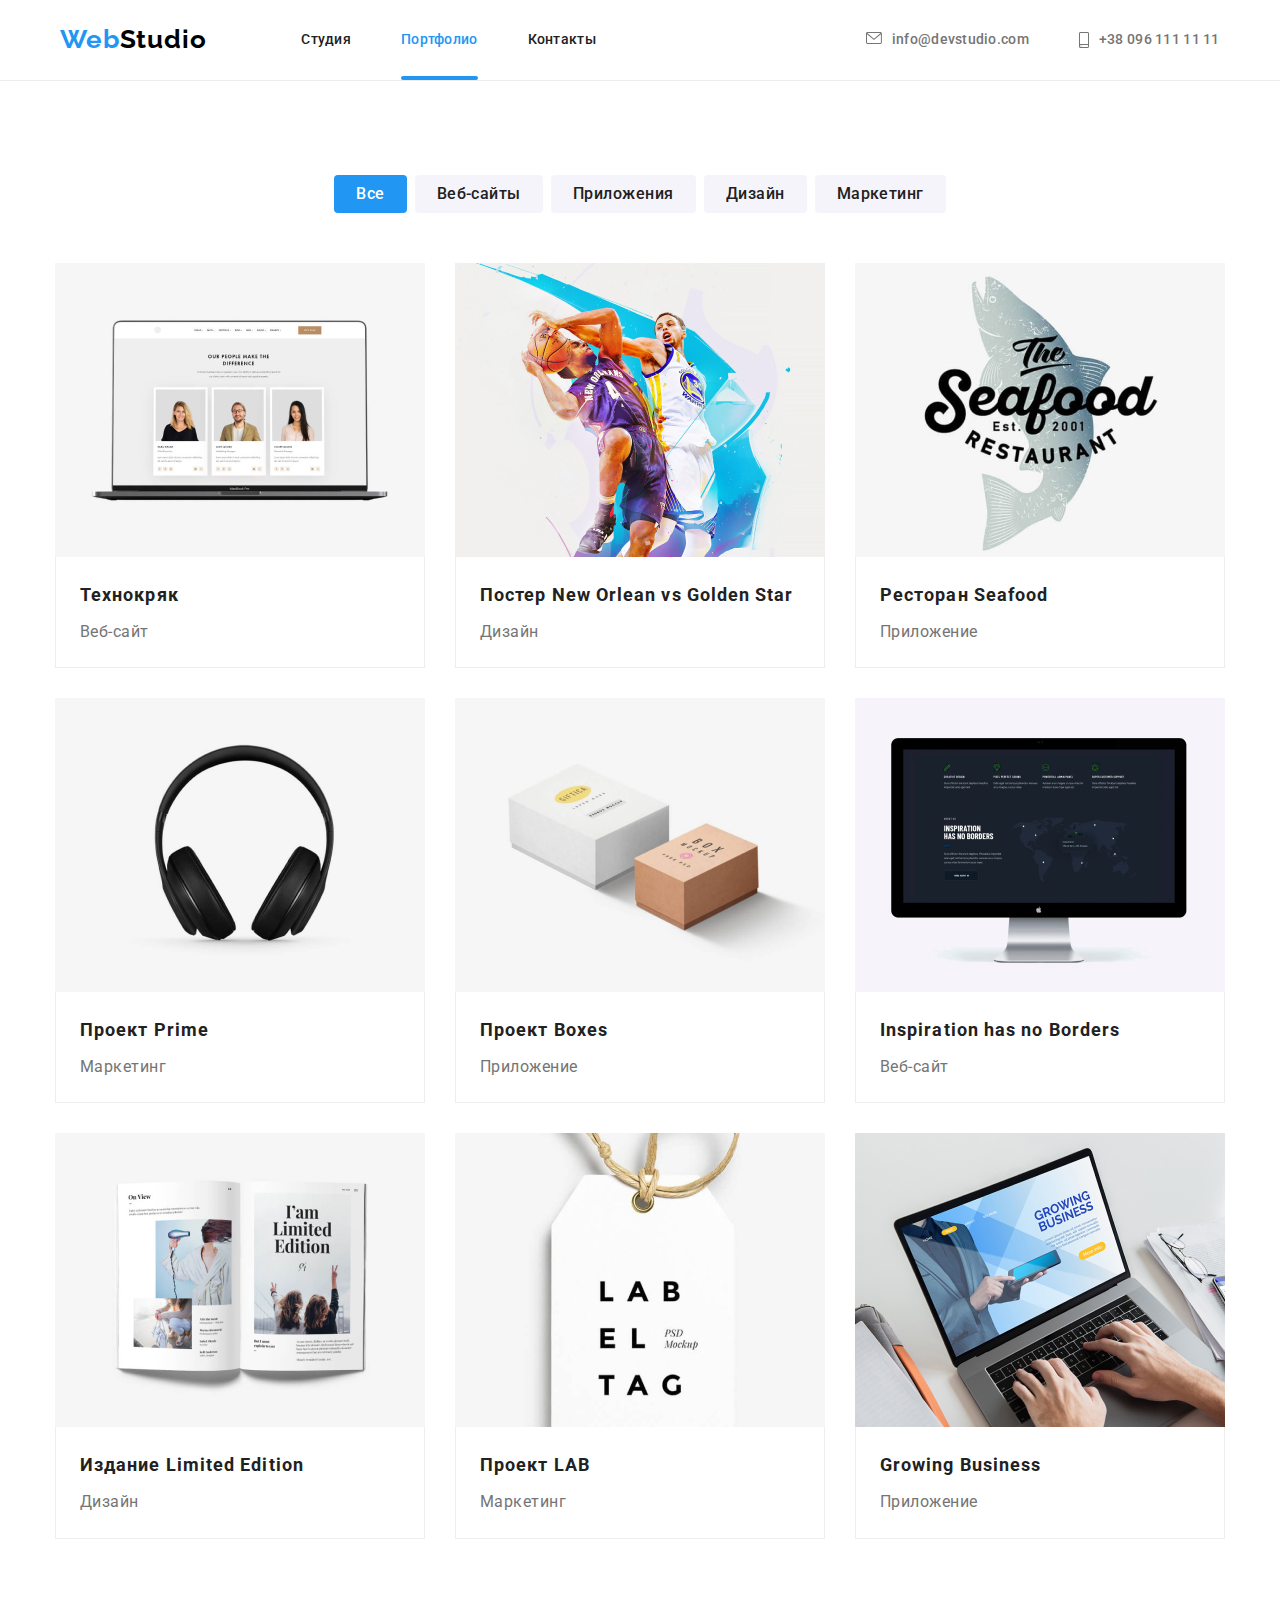
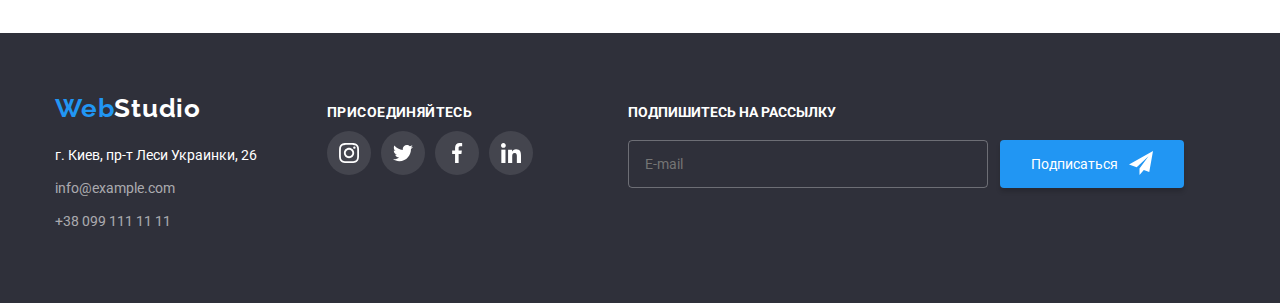
==== commit c7b89304: "Checked mistakes" ====
--- a/portfolio.html
+++ b/portfolio.html
@@ -276,19 +276,17 @@
           </li>
         </ul>
       </div>
-      <form>
+      <form class="suscribe-form">
         <label class="suscribe-field">
           <b class="suscribe-label">Подпишитесь на рассылку</b>
-          <div class="suscribe-form">
-            <input class="subscribe-mail" type="email" name="user-email" placeholder="E-mail">
-            <button class="submit-button" type="submit">
-              Подписаться
-              <svg>
-                <use href="./image/icons/icons.svg#send" width="24" height="24"></use>
-              </svg>
-            </button>
-          </div>
+          <input class="subscribe-mail" type="email" name="user-email" placeholder="E-mail">
         </label>
+        <button class="submit-button" type="submit">
+          Подписаться
+          <svg>
+            <use href="./image/icons/icons.svg#send" width="24" height="24"></use>
+          </svg>
+        </button>
       </form>
     </div>
   </footer>
--- a/css/styles.css
+++ b/css/styles.css
@@ -332,21 +332,44 @@
     letter-spacing: 0.03em;
 }
 
-.form-field {
+.modal-form-field {
+    position: relative;
     display: flex;
     flex-direction: column;
     margin-bottom: 10px;
 }
 
-.form-field input {
-    padding: 12px 12px 12px 83px;
+.lable {
+    display: block;
+    margin-bottom: 4px;
+}
+
+.modal-form-field svg {
+    position: absolute;
+    bottom: 11px;
+    left: 12px;
+    width: 18px;
+    height: 18px;
+
+    transition: fill 250ms cubic-bezier(0.4, 0, 0.2, 1);
+}
+
+.modal-form-input {
+    padding: 12px 12px 12px 40px;
     border: 1px solid rgba(33, 33, 33, 0.2);
     border-radius: 4px;
     cursor: pointer;
-}
-
-.form-field input:hover {
+    outline: transparent;
+
+    transition: border-color 250ms cubic-bezier(0.4, 0, 0.2, 1);
+}
+
+.modal-form-input:focus {
     border-color: var(--accent-color);
+}
+
+.modal-form-input:focus+svg {
+    fill: var(--accent-color);
 }
 
 .form-comments {
@@ -357,14 +380,73 @@
     border-radius: 4px;
     cursor: pointer;
     resize: none;
+    outline: transparent;
+
+    transition: border-color 250ms cubic-bezier(0.4, 0, 0.2, 1);
+}
+
+.form-comments:focus {
+    border-color: var(--accent-color);
 }
 
 .form-comments::placeholder {
     color: rgba(117, 117, 117, 0.5);
 }
 
+.checkbox-field {
+    position: relative;
+    display: block;
+    margin-bottom: 30px;
+}
+
 .accept-checkbox {
-    margin-bottom: 30px;
+    position: absolute;
+    width: 1px;
+    height: 1px;
+    margin: -1px;
+    border: 0;
+    padding: 0;
+    clip: rect(0 0 0 0);
+    overflow: hidden;
+
+}
+
+.accept-checkbox:checked+.custom-checkbox {
+    background-color: var(--accent-color);
+    outline-color: transparent;
+}
+
+.accept-checkbox:checked+.custom-checkbox svg {
+    opacity: 1;
+}
+
+.custom-checkbox {
+    position: absolute;
+    top: 0;
+    left: 13px;
+
+    display: block;
+    width: 16px;
+    height: 15px;
+
+    border-radius: 2px;
+    outline: 2px solid #000;
+    outline-offset: -2px;
+
+    transition: background-color 250ms cubic-bezier(0.4, 0, 0.2, 1);
+}
+
+.custom-checkbox svg {
+    width: 16px;
+    height: 15px;
+    fill: var(--white);
+    opacity: 0;
+    transition: opacity 250ms cubic-bezier(0.4, 0, 0.2, 1);
+}
+
+.checkbox-label {
+    display: inline-block;
+    margin-left: 35px;
 }
 
 .accept-checkbox-link {
@@ -657,8 +739,6 @@
     color: var(--white);
 }
 
-.subscribe-list {}
-
 .subscribe-item:not(:last-child) {
     margin-right: 10px;
 }
@@ -689,18 +769,22 @@
     fill: currentColor;
 }
 
-.subscribe-form {
-    display: flex;
-    flex-direction: row;
-    align-items: baseline;
+.suscribe-form {
+    display: flex;
+    align-items: flex-end;
+}
+
+.suscribe-field {
+    display: block;
+    color: var(--white);
 }
 
 .suscribe-label {
+    display: block;
+    text-transform: uppercase;
     margin-bottom: 20px;
-    display: flex;
-    flex-direction: column;
-    text-transform: uppercase;
-    color: var(--white);
+
+
 }
 
 .subscribe-mail {
@@ -715,13 +799,18 @@
 .submit-button {
     position: relative;
     padding: 15px 65px 15px 30px;
-    /* display: flex; */
-    align-items: center;
     box-shadow: 0px 4px 4px rgba(0, 0, 0, 0.15);
     border-radius: 4px;
-    border: none;
+    border-width: 1px;
+    border-color: transparent;
     background-color: var(--accent-color);
     color: var(--white);
+
+    transition: background-color 250ms cubic-bezier(0.4, 0, 0.2, 1);
+}
+
+.submit-button:hover {
+    background-color: var(--button-hover-coolor);
 }
 
 .submit-button svg {
